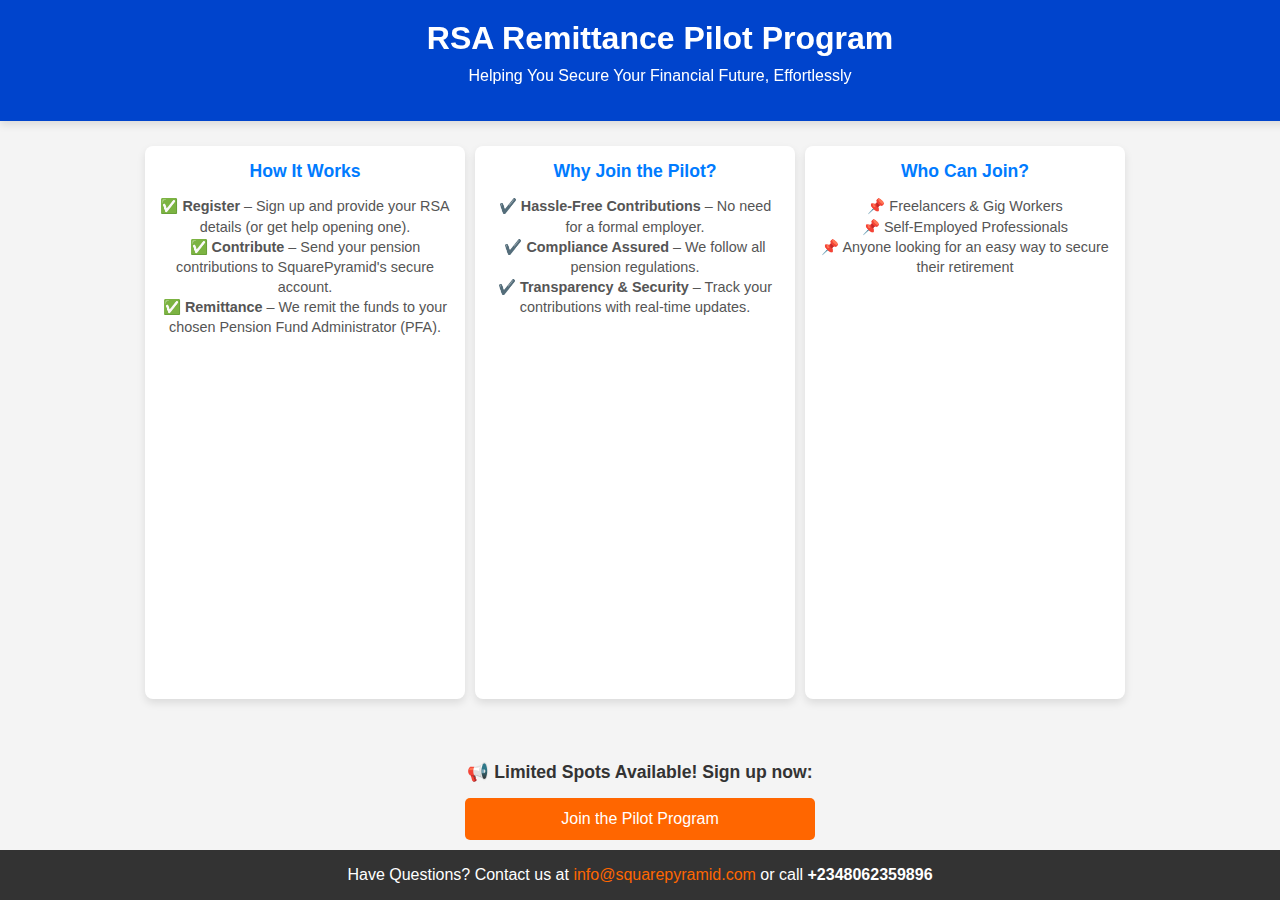
==== index.html @ 06247655 "Update index.html" ====
<!DOCTYPE html>
<html lang="en">
<head>
    <meta charset="UTF-8">
    <meta name="viewport" content="width=device-width, initial-scale=1.0">
    <title>RSA Remittance Pilot Program | SquarePyramid</title>
    <link rel="icon" href="https://raw.githubusercontent.com/chrisdgenius/rsa-remittance-pilot/main/squarecampaign%20logo.png" type="image/png">

    <style>
        /* Global Styles */
        body {
            font-family: 'Arial', sans-serif;
            margin: 0;
            padding: 0;
            background-color: #f4f4f4;
            color: #333;
            text-align: center;
            display: flex;
            flex-direction: column;
            min-height: 100vh;
            overflow-x: hidden;
        }
        h1, h2, h3 {
            margin: 0;
            padding: 0;
        }

        /* Header Section */
        header {
            background-color: #0044cc;
            color: white;
            text-align: center;
            padding: 20px;
            box-shadow: 0 4px 8px rgba(0, 0, 0, 0.1);
            position: sticky;
            top: 0;
            width: 100%;
            z-index: 10;
        }
        header img {
            width: 100px;
            height: auto;
            margin-right: 20px;
        }
        header h1 {
            font-size: 2em;
            font-weight: bold;
        }
        header p {
            font-size: 1em;
            margin-top: 10px;
        }

        /* Main Content Section */
        .container {
            display: flex;
            justify-content: space-between;
            padding: 5px;
            max-width: 1000px;
            margin: 20px auto;
            flex-wrap: wrap;
            flex-grow: 1;
             width: 95%;
            box-sizing: border-box;
        }

        /* Content Box Style */
        .content-box {
            background-color: #ffffff;
            margin-bottom: 20px;
            padding: 15px;
            border-radius: 8px;
            box-shadow: 0 4px 8px rgba(0, 0, 0, 0.1);
            width: 30%;
            margin-right: 10px;
            flex: 1;
            min-width: 280px;
        }

        .content-box h3 {
            color: #007BFF;
            font-size: 1.1em;
            margin-bottom: 10px;
        }

        .content-box p {
            font-size: 0.9em;
            line-height: 1.4;
            color: #555;
        }

        /* Call-to-Action Section */
        .cta-section {
            display: flex;
            flex-direction: column;
            align-items: center;
            margin: 0 0 10px 0;
            padding: 0 15px;
                }

        .cta-text {
            font-weight: bold;
            margin-bottom: 15px;
            font-size: 1.1em;
        }

        /* Call-to-Action Button */
        .cta-btn {
            display: inline-block;
            background-color: #ff6600;
            color: white;
            font-size: 1em;
            padding: 12px 25px;
            border: none;
            cursor: pointer;
            border-radius: 5px;
            transition: background-color 0.3s ease;
            text-decoration: none;
            max-width: 300px;
            width: 100%;
            text-align: center;
        }
        .cta-btn:hover {
            background-color: #e65c00;
        }

        /* Footer Section */
        footer {
            background-color: #333;
            color: white;
            text-align: center;
            padding: 0px 0;
            width: 100%;
            margin-top: auto;
        }

        footer a {
            color: #ff6600;
            text-decoration: none;
        }

        footer a:hover {
            text-decoration: underline;
        }

        /* Media Queries for Responsiveness */
        @media (max-width: 768px) {
            .container {
                flex-direction: column;
                margin: 20px;
            }

            .content-box {
                width: 100%;
                margin-bottom: 20px;
            }

            .cta-btn {
                width: 100%;
            }
        }

        @media (max-width: 480px) {
            header h1 {
                font-size: 1.5em;
            }

            header p {
                font-size: 0.9em;
            }

            .cta-btn {
                font-size: 0.9em;
                padding: 10px 20px;
            }
        }
    </style>
</head>
<body>
    <!-- Header Section -->
    <header>
        <h1>RSA Remittance Pilot Program</h1>
        <p>Helping You Secure Your Financial Future, Effortlessly</p>
    </header>

    <!-- Main Content Section -->
    <div class="container">
        <!-- Register and Contribute Section -->
        <div class="content-box">
            <h3>How It Works</h3>
            <p>✅ <strong>Register</strong> – Sign up and provide your RSA details (or get help opening one).<br>
               ✅ <strong>Contribute</strong> – Send your pension contributions to SquarePyramid's secure account.<br>
               ✅ <strong>Remittance</strong> – We remit the funds to your chosen Pension Fund Administrator (PFA).</p>
        </div>

        <!-- Why Join Section -->
        <div class="content-box">
            <h3>Why Join the Pilot?</h3>
            <p>✔️ <strong>Hassle-Free Contributions</strong> – No need for a formal employer.<br>
               ✔️ <strong>Compliance Assured</strong> – We follow all pension regulations.<br>
               ✔️ <strong>Transparency & Security</strong> – Track your contributions with real-time updates.</p>
        </div>

        <!-- Who Can Join Section -->
        <div class="content-box">
            <h3>Who Can Join?</h3>
            <p>📌 Freelancers & Gig Workers <br>
               📌 Self-Employed Professionals <br>
               📌 Anyone looking for an easy way to secure their retirement</p>
        </div>
    </div>

    <!-- Call to Action Section -->
    <div class="cta-section">
        <p class="cta-text">📢 Limited Spots Available! Sign up now:</p>
        <a href="https://forms.gle/1cDhVTGAHUjjCqd18" class="cta-btn">Join the Pilot Program</a>
    </div>

    <!-- Footer Section -->
    <footer>
        <p>Have Questions? Contact us at <a href="mailto:your@email.com">info@squarepyramid.com</a> or call <strong>+2348062359896</strong></p>
    </footer>
</body>
</html>
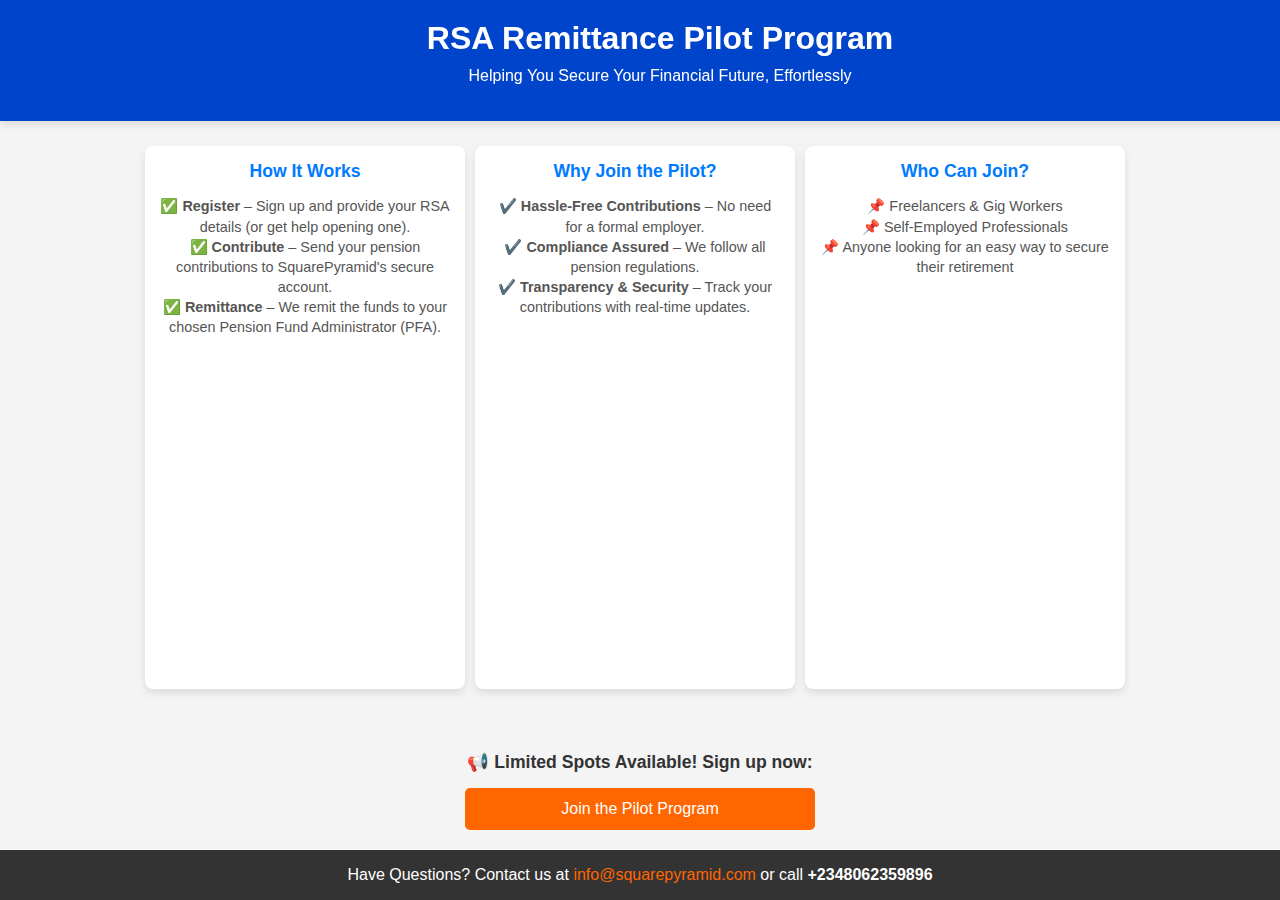
==== commit 4b26beb8: "Update index.html" ====
--- a/index.html
+++ b/index.html
@@ -94,7 +94,7 @@
             display: flex;
             flex-direction: column;
             align-items: center;
-            margin: 0 0 10px 0;
+            margin: 0 0 20px 0;
             padding: 0 15px;
                 }
 
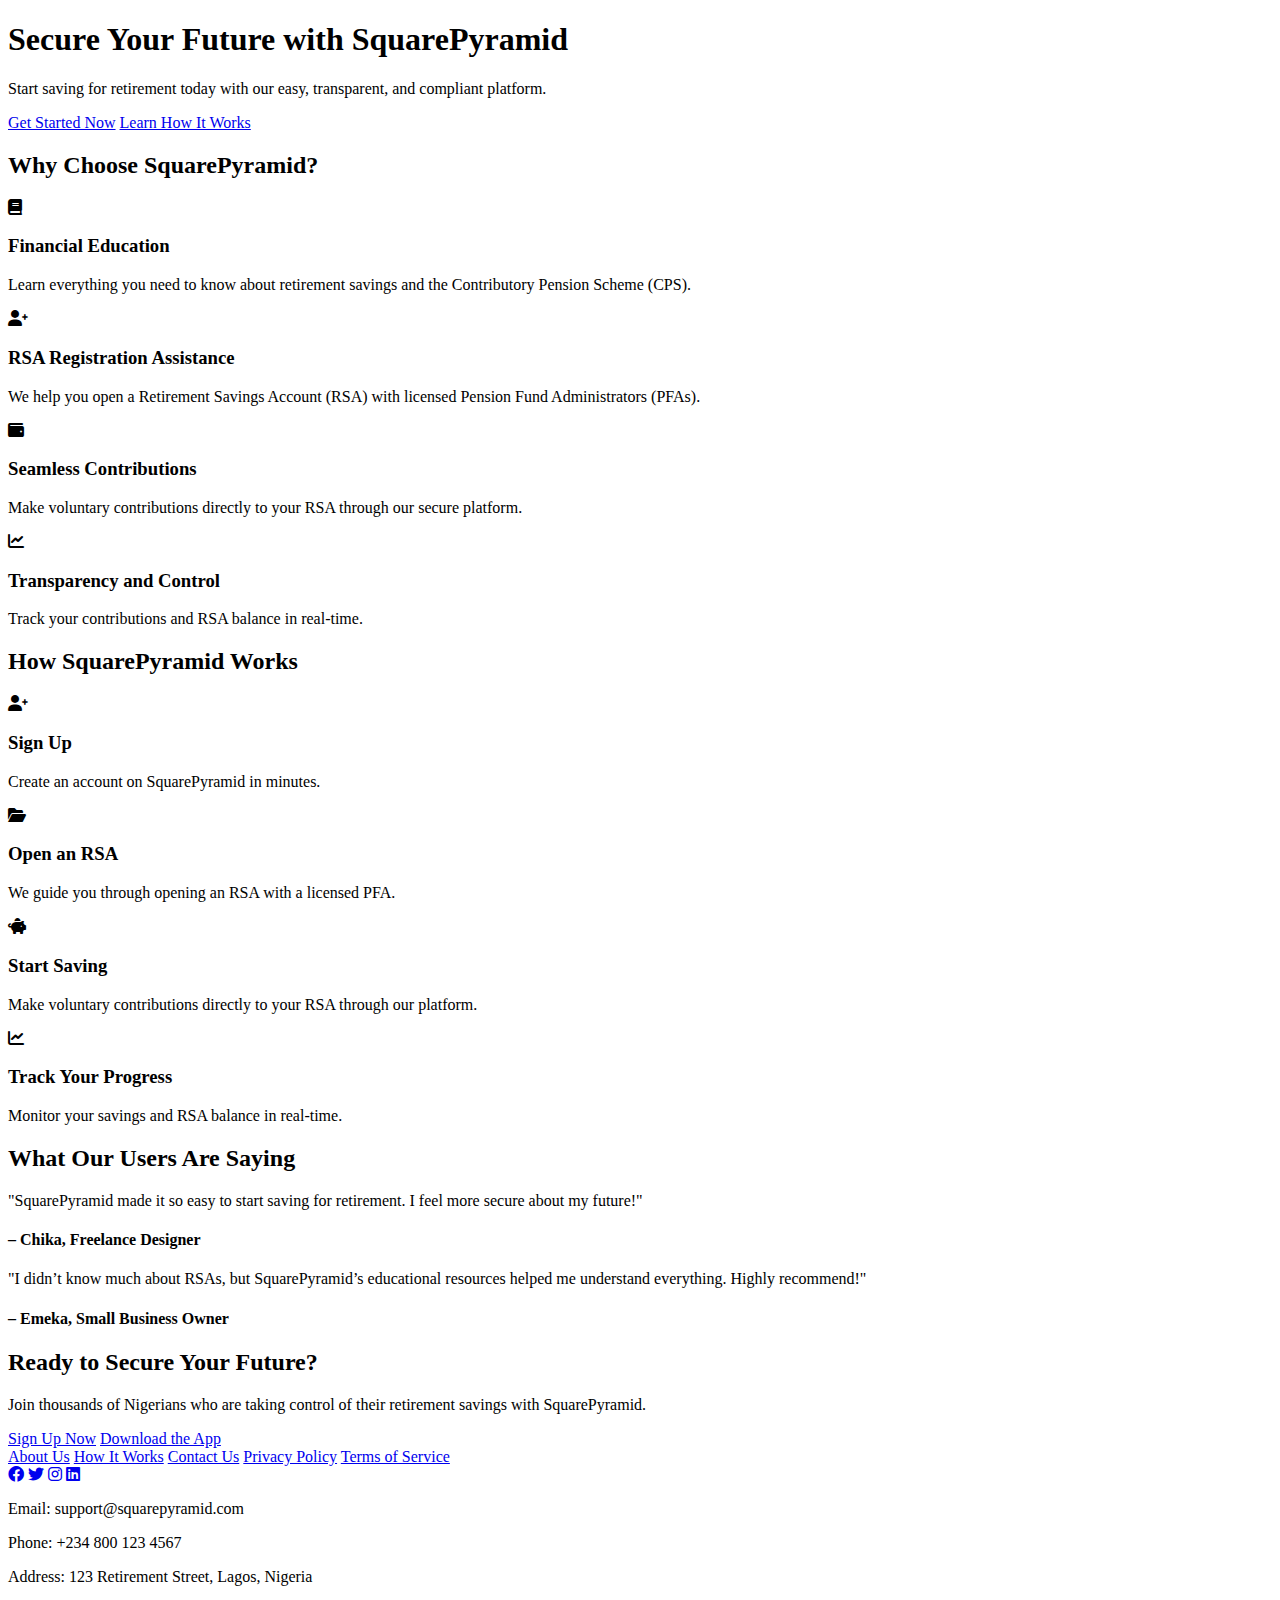
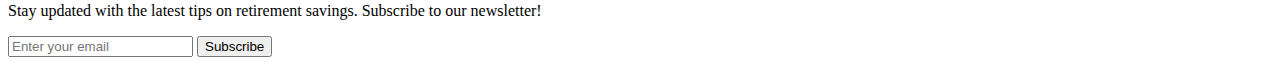
==== commit 78be11cc: "Update index.html" ====
--- a/index.html
+++ b/index.html
@@ -1,224 +1,142 @@
 <!DOCTYPE html>
 <html lang="en">
 <head>
-    <meta charset="UTF-8">
-    <meta name="viewport" content="width=device-width, initial-scale=1.0">
-    <title>RSA Remittance Pilot Program | SquarePyramid</title>
-    <link rel="icon" href="https://raw.githubusercontent.com/chrisdgenius/rsa-remittance-pilot/main/squarecampaign%20logo.png" type="image/png">
-
-    <style>
-        /* Global Styles */
-        body {
-            font-family: 'Arial', sans-serif;
-            margin: 0;
-            padding: 0;
-            background-color: #f4f4f4;
-            color: #333;
-            text-align: center;
-            display: flex;
-            flex-direction: column;
-            min-height: 100vh;
-            overflow-x: hidden;
-        }
-        h1, h2, h3 {
-            margin: 0;
-            padding: 0;
-        }
-
-        /* Header Section */
-        header {
-            background-color: #0044cc;
-            color: white;
-            text-align: center;
-            padding: 20px;
-            box-shadow: 0 4px 8px rgba(0, 0, 0, 0.1);
-            position: sticky;
-            top: 0;
-            width: 100%;
-            z-index: 10;
-        }
-        header img {
-            width: 100px;
-            height: auto;
-            margin-right: 20px;
-        }
-        header h1 {
-            font-size: 2em;
-            font-weight: bold;
-        }
-        header p {
-            font-size: 1em;
-            margin-top: 10px;
-        }
-
-        /* Main Content Section */
-        .container {
-            display: flex;
-            justify-content: space-between;
-            padding: 5px;
-            max-width: 1000px;
-            margin: 20px auto;
-            flex-wrap: wrap;
-            flex-grow: 1;
-             width: 95%;
-            box-sizing: border-box;
-        }
-
-        /* Content Box Style */
-        .content-box {
-            background-color: #ffffff;
-            margin-bottom: 20px;
-            padding: 15px;
-            border-radius: 8px;
-            box-shadow: 0 4px 8px rgba(0, 0, 0, 0.1);
-            width: 30%;
-            margin-right: 10px;
-            flex: 1;
-            min-width: 280px;
-        }
-
-        .content-box h3 {
-            color: #007BFF;
-            font-size: 1.1em;
-            margin-bottom: 10px;
-        }
-
-        .content-box p {
-            font-size: 0.9em;
-            line-height: 1.4;
-            color: #555;
-        }
-
-        /* Call-to-Action Section */
-        .cta-section {
-            display: flex;
-            flex-direction: column;
-            align-items: center;
-            margin: 0 0 20px 0;
-            padding: 0 15px;
-                }
-
-        .cta-text {
-            font-weight: bold;
-            margin-bottom: 15px;
-            font-size: 1.1em;
-        }
-
-        /* Call-to-Action Button */
-        .cta-btn {
-            display: inline-block;
-            background-color: #ff6600;
-            color: white;
-            font-size: 1em;
-            padding: 12px 25px;
-            border: none;
-            cursor: pointer;
-            border-radius: 5px;
-            transition: background-color 0.3s ease;
-            text-decoration: none;
-            max-width: 300px;
-            width: 100%;
-            text-align: center;
-        }
-        .cta-btn:hover {
-            background-color: #e65c00;
-        }
-
-        /* Footer Section */
-        footer {
-            background-color: #333;
-            color: white;
-            text-align: center;
-            padding: 0px 0;
-            width: 100%;
-            margin-top: auto;
-        }
-
-        footer a {
-            color: #ff6600;
-            text-decoration: none;
-        }
-
-        footer a:hover {
-            text-decoration: underline;
-        }
-
-        /* Media Queries for Responsiveness */
-        @media (max-width: 768px) {
-            .container {
-                flex-direction: column;
-                margin: 20px;
-            }
-
-            .content-box {
-                width: 100%;
-                margin-bottom: 20px;
-            }
-
-            .cta-btn {
-                width: 100%;
-            }
-        }
-
-        @media (max-width: 480px) {
-            header h1 {
-                font-size: 1.5em;
-            }
-
-            header p {
-                font-size: 0.9em;
-            }
-
-            .cta-btn {
-                font-size: 0.9em;
-                padding: 10px 20px;
-            }
-        }
-    </style>
+  <meta charset="UTF-8">
+  <meta name="viewport" content="width=device-width, initial-scale=1.0">
+  <title>SquarePyramid - Secure Your Retirement</title>
+  <link rel="stylesheet" href="styles.css">
+  <link href="https://fonts.googleapis.com/css2?family=Roboto:wght@400;500;700&display=swap" rel="stylesheet">
+  <link rel="stylesheet" href="https://cdnjs.cloudflare.com/ajax/libs/font-awesome/6.0.0/css/all.min.css">
 </head>
 <body>
-    <!-- Header Section -->
-    <header>
-        <h1>RSA Remittance Pilot Program</h1>
-        <p>Helping You Secure Your Financial Future, Effortlessly</p>
-    </header>
+  <!-- Hero Section -->
+  <section class="hero">
+    <div class="container">
+      <h1>Secure Your Future with SquarePyramid</h1>
+      <p>Start saving for retirement today with our easy, transparent, and compliant platform.</p>
+      <div class="cta-buttons">
+        <a href="#signup" class="btn-primary">Get Started Now</a>
+        <a href="#how-it-works" class="btn-secondary">Learn How It Works</a>
+      </div>
+    </div>
+  </section>
 
-    <!-- Main Content Section -->
+  <!-- Value Proposition Section -->
+  <section class="value-proposition">
     <div class="container">
-        <!-- Register and Contribute Section -->
-        <div class="content-box">
-            <h3>How It Works</h3>
-            <p>✅ <strong>Register</strong> – Sign up and provide your RSA details (or get help opening one).<br>
-               ✅ <strong>Contribute</strong> – Send your pension contributions to SquarePyramid's secure account.<br>
-               ✅ <strong>Remittance</strong> – We remit the funds to your chosen Pension Fund Administrator (PFA).</p>
+      <h2>Why Choose SquarePyramid?</h2>
+      <div class="features">
+        <div class="feature">
+          <i class="fas fa-book"></i>
+          <h3>Financial Education</h3>
+          <p>Learn everything you need to know about retirement savings and the Contributory Pension Scheme (CPS).</p>
         </div>
+        <div class="feature">
+          <i class="fas fa-user-plus"></i>
+          <h3>RSA Registration Assistance</h3>
+          <p>We help you open a Retirement Savings Account (RSA) with licensed Pension Fund Administrators (PFAs).</p>
+        </div>
+        <div class="feature">
+          <i class="fas fa-wallet"></i>
+          <h3>Seamless Contributions</h3>
+          <p>Make voluntary contributions directly to your RSA through our secure platform.</p>
+        </div>
+        <div class="feature">
+          <i class="fas fa-chart-line"></i>
+          <h3>Transparency and Control</h3>
+          <p>Track your contributions and RSA balance in real-time.</p>
+        </div>
+      </div>
+    </div>
+  </section>
 
-        <!-- Why Join Section -->
-        <div class="content-box">
-            <h3>Why Join the Pilot?</h3>
-            <p>✔️ <strong>Hassle-Free Contributions</strong> – No need for a formal employer.<br>
-               ✔️ <strong>Compliance Assured</strong> – We follow all pension regulations.<br>
-               ✔️ <strong>Transparency & Security</strong> – Track your contributions with real-time updates.</p>
+  <!-- How It Works Section -->
+  <section class="how-it-works" id="how-it-works">
+    <div class="container">
+      <h2>How SquarePyramid Works</h2>
+      <div class="steps">
+        <div class="step">
+          <i class="fas fa-user-plus"></i>
+          <h3>Sign Up</h3>
+          <p>Create an account on SquarePyramid in minutes.</p>
         </div>
+        <div class="step">
+          <i class="fas fa-folder-open"></i>
+          <h3>Open an RSA</h3>
+          <p>We guide you through opening an RSA with a licensed PFA.</p>
+        </div>
+        <div class="step">
+          <i class="fas fa-piggy-bank"></i>
+          <h3>Start Saving</h3>
+          <p>Make voluntary contributions directly to your RSA through our platform.</p>
+        </div>
+        <div class="step">
+          <i class="fas fa-chart-line"></i>
+          <h3>Track Your Progress</h3>
+          <p>Monitor your savings and RSA balance in real-time.</p>
+        </div>
+      </div>
+    </div>
+  </section>
 
-        <!-- Who Can Join Section -->
-        <div class="content-box">
-            <h3>Who Can Join?</h3>
-            <p>📌 Freelancers & Gig Workers <br>
-               📌 Self-Employed Professionals <br>
-               📌 Anyone looking for an easy way to secure their retirement</p>
+  <!-- Testimonials Section -->
+  <section class="testimonials">
+    <div class="container">
+      <h2>What Our Users Are Saying</h2>
+      <div class="testimonial-cards">
+        <div class="card">
+          <p>"SquarePyramid made it so easy to start saving for retirement. I feel more secure about my future!"</p>
+          <h4>– Chika, Freelance Designer</h4>
         </div>
+        <div class="card">
+          <p>"I didn’t know much about RSAs, but SquarePyramid’s educational resources helped me understand everything. Highly recommend!"</p>
+          <h4>– Emeka, Small Business Owner</h4>
+        </div>
+      </div>
     </div>
+  </section>
 
-    <!-- Call to Action Section -->
-    <div class="cta-section">
-        <p class="cta-text">📢 Limited Spots Available! Sign up now:</p>
-        <a href="https://forms.gle/1cDhVTGAHUjjCqd18" class="cta-btn">Join the Pilot Program</a>
+  <!-- Call-to-Action Section -->
+  <section class="cta">
+    <div class="container">
+      <h2>Ready to Secure Your Future?</h2>
+      <p>Join thousands of Nigerians who are taking control of their retirement savings with SquarePyramid.</p>
+      <div class="cta-buttons">
+        <a href="#signup" class="btn-primary">Sign Up Now</a>
+        <a href="#download" class="btn-secondary">Download the App</a>
+      </div>
     </div>
+  </section>
 
-    <!-- Footer Section -->
-    <footer>
-        <p>Have Questions? Contact us at <a href="mailto:your@email.com">info@squarepyramid.com</a> or call <strong>+2348062359896</strong></p>
-    </footer>
+  <!-- Footer Section -->
+  <footer>
+    <div class="container">
+      <div class="footer-links">
+        <a href="#about">About Us</a>
+        <a href="#how-it-works">How It Works</a>
+        <a href="#contact">Contact Us</a>
+        <a href="#privacy">Privacy Policy</a>
+        <a href="#terms">Terms of Service</a>
+      </div>
+      <div class="social-media">
+        <a href="#"><i class="fab fa-facebook"></i></a>
+        <a href="#"><i class="fab fa-twitter"></i></a>
+        <a href="#"><i class="fab fa-instagram"></i></a>
+        <a href="#"><i class="fab fa-linkedin"></i></a>
+      </div>
+      <div class="contact-info">
+        <p>Email: support@squarepyramid.com</p>
+        <p>Phone: +234 800 123 4567</p>
+        <p>Address: 123 Retirement Street, Lagos, Nigeria</p>
+      </div>
+      <div class="newsletter">
+        <p>Stay updated with the latest tips on retirement savings. Subscribe to our newsletter!</p>
+        <form>
+          <input type="email" placeholder="Enter your email" required>
+          <button type="submit">Subscribe</button>
+        </form>
+      </div>
+    </div>
+  </footer>
 </body>
 </html>
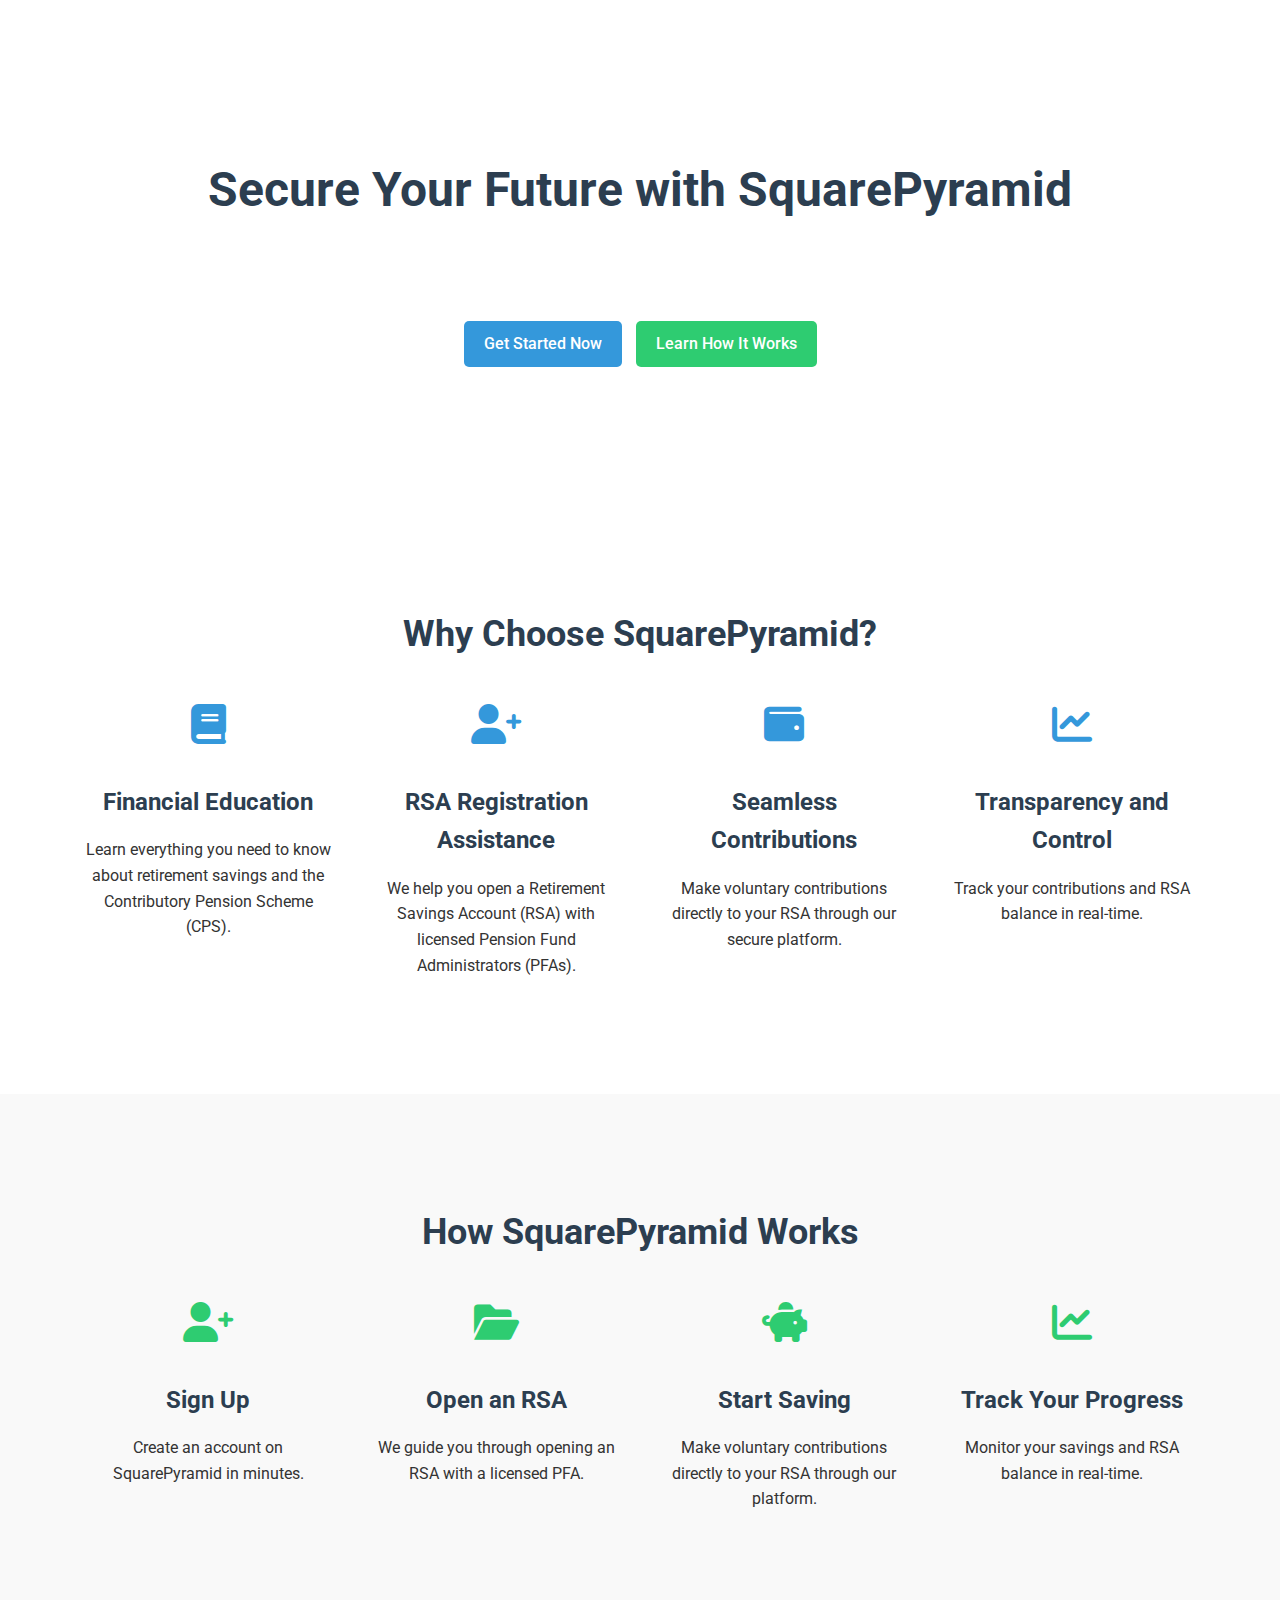
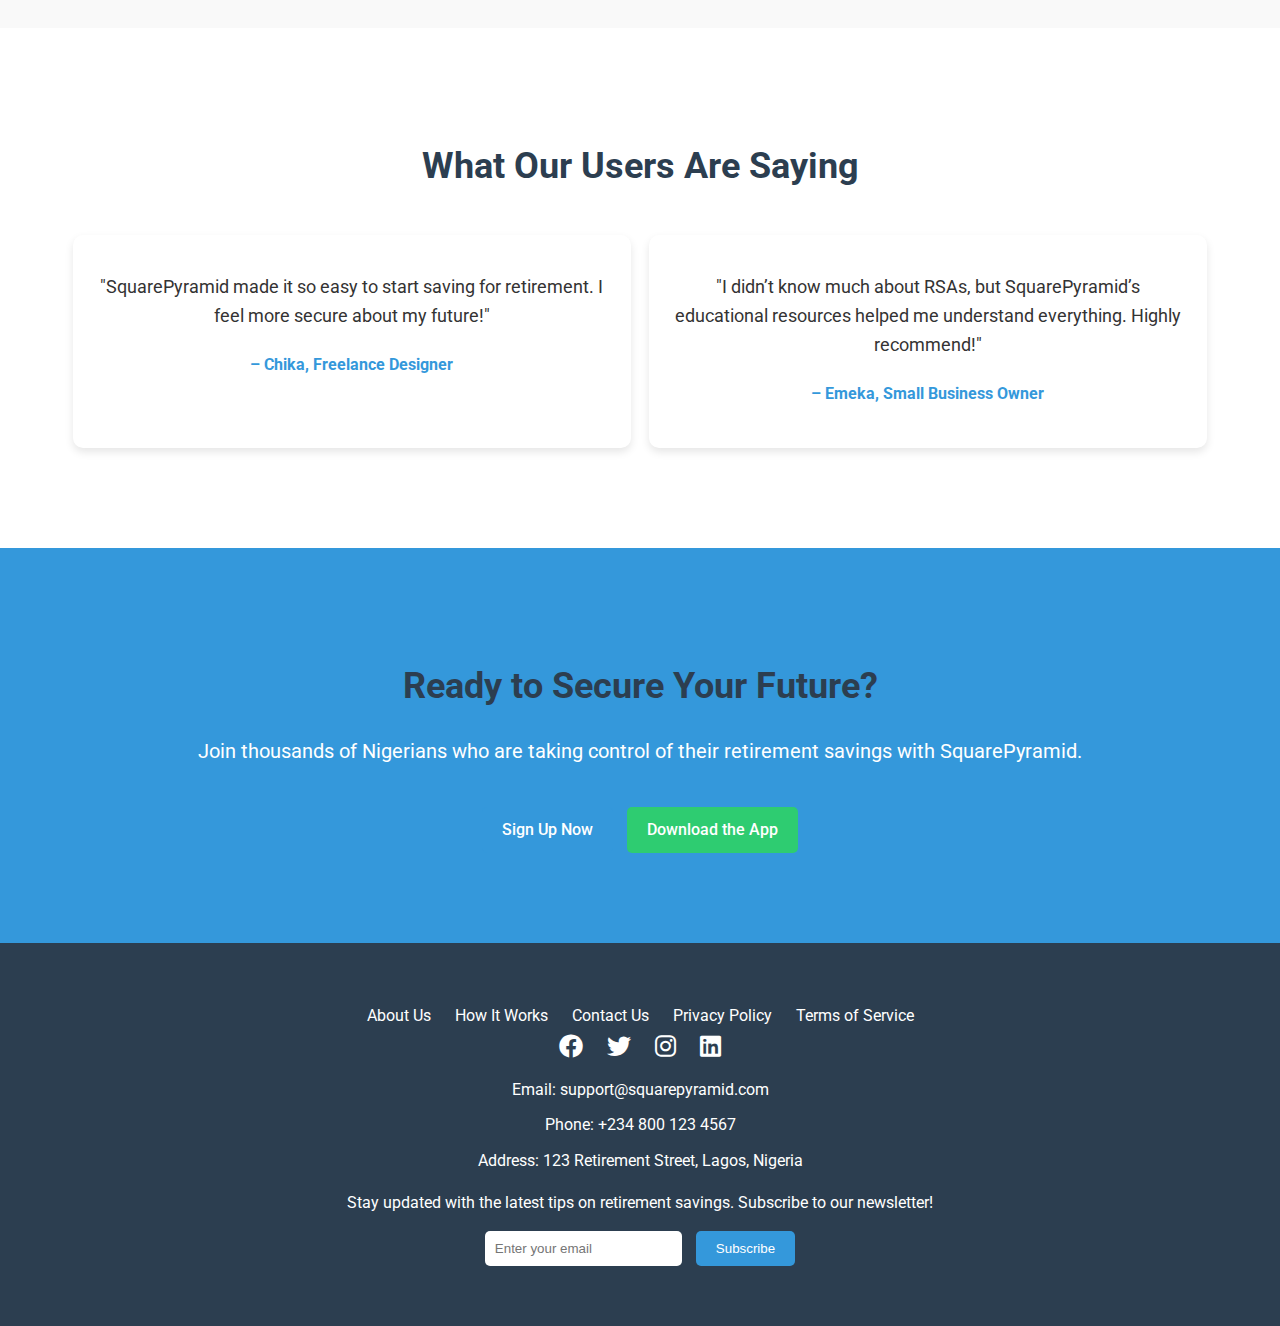
==== commit ff6f9598: "Update index.html" ====
--- a/index.html
+++ b/index.html
@@ -15,7 +15,7 @@
       <h1>Secure Your Future with SquarePyramid</h1>
       <p>Start saving for retirement today with our easy, transparent, and compliant platform.</p>
       <div class="cta-buttons">
-        <a href="#signup" class="btn-primary">Get Started Now</a>
+        <a href="signup.html" class="btn-primary">Get Started Now</a>
         <a href="#how-it-works" class="btn-secondary">Learn How It Works</a>
       </div>
     </div>
@@ -116,7 +116,7 @@
         <a href="#how-it-works">How It Works</a>
         <a href="#contact">Contact Us</a>
         <a href="#privacy">Privacy Policy</a>
-        <a href="#terms">Terms of Service</a>
+        <a href="terms.html">Terms of Service</a>
       </div>
       <div class="social-media">
         <a href="#"><i class="fab fa-facebook"></i></a>
--- a/styles.css
+++ b/styles.css
@@ -0,0 +1,315 @@
+/* General Styles */
+body {
+  font-family: 'Roboto', sans-serif;
+  margin: 0;
+  padding: 0;
+  color: #333;
+  line-height: 1.6;
+}
+
+.container {
+  width: 90%;
+  max-width: 1200px;
+  margin: 0 auto;
+  padding: 20px 0;
+}
+
+h1, h2, h3 {
+  color: #2c3e50;
+}
+
+a {
+  text-decoration: none;
+  color: #3498db;
+}
+
+a:hover {
+  color: #2980b9;
+}
+
+/* Buttons */
+.btn-primary, .btn-secondary {
+  padding: 10px 20px;
+  border-radius: 5px;
+  font-size: 16px;
+  font-weight: 500;
+  margin: 10px 5px;
+  display: inline-block;
+}
+
+.btn-primary {
+  background-color: #3498db;
+  color: #fff;
+}
+
+.btn-secondary {
+  background-color: #2ecc71;
+  color: #fff;
+}
+
+.btn-primary:hover, .btn-secondary:hover {
+  opacity: 0.9;
+}
+
+/* Hero Section */
+.hero {
+  background: url('hero-bg.jpg') no-repeat center center/cover;
+  color: #fff;
+  text-align: center;
+  padding: 100px 0;
+}
+
+.hero h1 {
+  font-size: 48px;
+  margin-bottom: 20px;
+}
+
+.hero p {
+  font-size: 20px;
+  margin-bottom: 30px;
+}
+
+/* Value Proposition Section */
+.value-proposition {
+  text-align: center;
+  padding: 60px 0;
+}
+
+.value-proposition h2 {
+  font-size: 36px;
+  margin-bottom: 40px;
+}
+
+.features {
+  display: flex;
+  justify-content: space-around;
+  flex-wrap: wrap;
+}
+
+.feature {
+  width: 22%;
+  margin-bottom: 20px;
+}
+
+.feature i {
+  font-size: 40px;
+  color: #3498db;
+  margin-bottom: 15px;
+}
+
+.feature h3 {
+  font-size: 24px;
+  margin-bottom: 10px;
+}
+
+/* How It Works Section */
+.how-it-works {
+  background-color: #f9f9f9;
+  padding: 60px 0;
+  text-align: center;
+}
+
+.how-it-works h2 {
+  font-size: 36px;
+  margin-bottom: 40px;
+}
+
+.steps {
+  display: flex;
+  justify-content: space-around;
+  flex-wrap: wrap;
+}
+
+.step {
+  width: 22%;
+  margin-bottom: 20px;
+}
+
+.step i {
+  font-size: 40px;
+  color: #2ecc71;
+  margin-bottom: 15px;
+}
+
+.step h3 {
+  font-size: 24px;
+  margin-bottom: 10px;
+}
+
+/* Testimonials Section */
+.testimonials {
+  padding: 60px 0;
+  text-align: center;
+}
+
+.testimonials h2 {
+  font-size: 36px;
+  margin-bottom: 40px;
+}
+
+.testimonial-cards {
+  display: flex;
+  justify-content: space-around;
+  flex-wrap: wrap;
+}
+
+.card {
+  width: 45%;
+  background-color: #fff;
+  padding: 20px;
+  border-radius: 10px;
+  box-shadow: 0 4px 8px rgba(0, 0, 0, 0.1);
+  margin-bottom: 20px;
+}
+
+.card p {
+  font-size: 18px;
+  margin-bottom: 10px;
+}
+
+.card h4 {
+  font-size: 16px;
+  color: #3498db;
+}
+
+/* Call-to-Action Section */
+.cta {
+  background-color: #3498db;
+  color: #fff;
+  text-align: center;
+  padding: 60px 0;
+}
+
+.cta h2 {
+  font-size: 36px;
+  margin-bottom: 20px;
+}
+
+.cta p {
+  font-size: 20px;
+  margin-bottom: 30px;
+}
+
+/* Footer Section */
+footer {
+  background-color: #2c3e50;
+  color: #fff;
+  padding: 40px 0;
+  text-align: center;
+}
+
+.footer-links a {
+  color: #fff;
+  margin: 0 10px;
+}
+
+.social-media a {
+  color: #fff;
+  font-size: 24px;
+  margin: 0 10px;
+}
+
+.contact-info p {
+  margin: 10px 0;
+}
+
+.newsletter input {
+  padding: 10px;
+  border-radius: 5px;
+  border: none;
+  margin-right: 10px;
+}
+
+.newsletter button {
+  padding: 10px 20px;
+  background-color: #3498db;
+  color: #fff;
+  border: none;
+  border-radius: 5px;
+  cursor: pointer;
+}
+
+.newsletter button:hover {
+  opacity: 0.9;
+}
+
+/* Header Styles */
+header {
+  background-color: #3498db;
+  color: #fff;
+  text-align: center;
+  padding: 60px 0;
+}
+
+header h1 {
+  font-size: 36px;
+  margin-bottom: 10px;
+}
+
+header p {
+  font-size: 18px;
+}
+
+/* Terms Content Styles */
+.terms-content {
+  padding: 40px 0;
+}
+
+.terms-content h2 {
+  font-size: 24px;
+  margin-top: 20px;
+  margin-bottom: 10px;
+  color: #2c3e50;
+}
+
+.terms-content p {
+  font-size: 16px;
+  line-height: 1.6;
+  margin-bottom: 20px;
+}
+
+/* Signup Form Styles */
+.signup-form {
+  padding: 40px 0;
+}
+
+.signup-form .form-group {
+  margin-bottom: 20px;
+}
+
+.signup-form label {
+  display: block;
+  font-size: 16px;
+  margin-bottom: 5px;
+  color: #2c3e50;
+}
+
+.signup-form input[type="text"],
+.signup-form input[type="email"],
+.signup-form input[type="tel"],
+.signup-form input[type="password"] {
+  width: 100%;
+  padding: 10px;
+  font-size: 16px;
+  border: 1px solid #ccc;
+  border-radius: 5px;
+}
+
+.signup-form input[type="checkbox"] {
+  margin-right: 10px;
+}
+
+.signup-form button {
+  width: 100%;
+  padding: 15px;
+  font-size: 18px;
+  background-color: #3498db;
+  color: #fff;
+  border: none;
+  border-radius: 5px;
+  cursor: pointer;
+}
+
+.signup-form button:hover {
+  opacity: 0.9;
+}
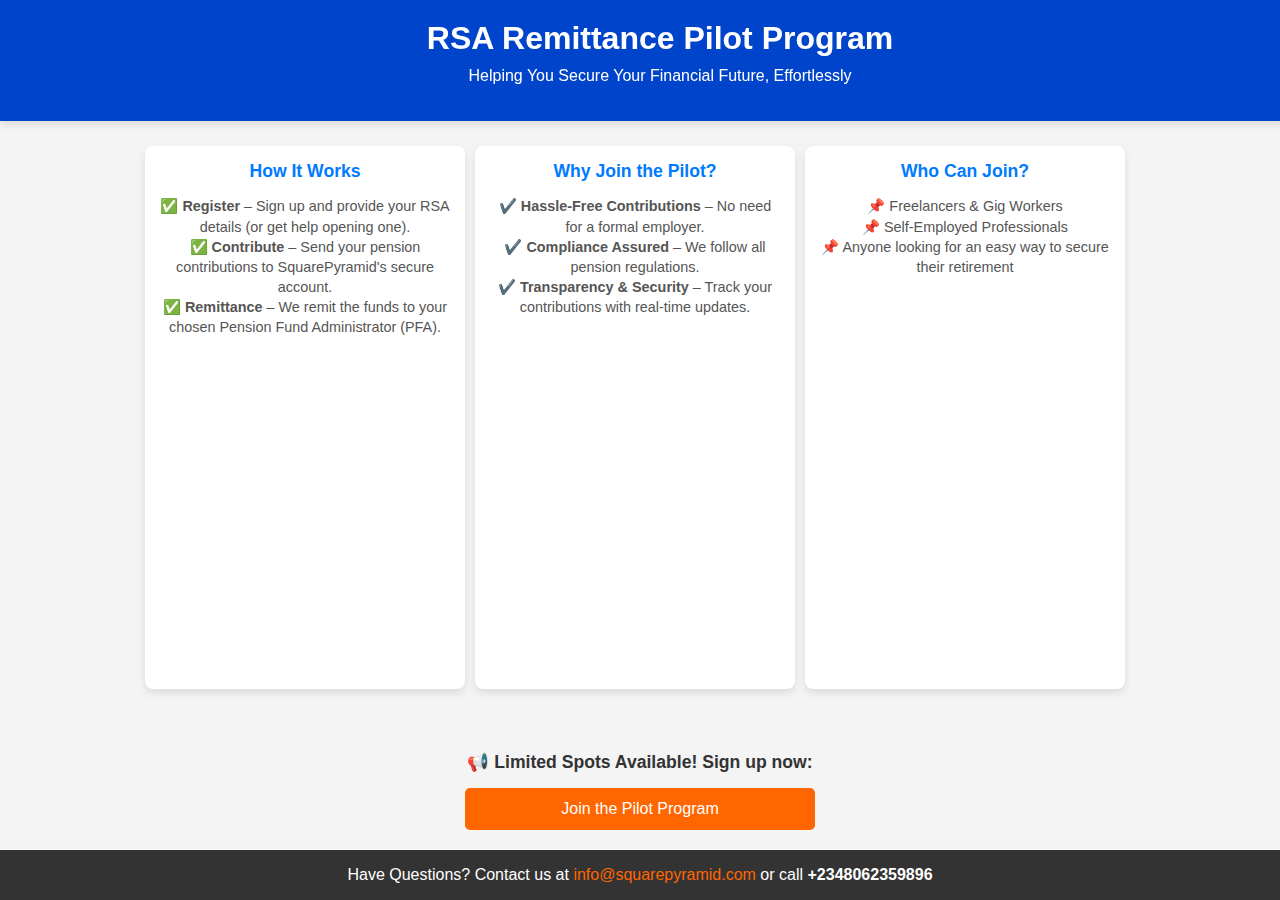
==== commit 43d21b7e: "Create index.html" ====
--- a/index.html
+++ b/index.html
@@ -1,142 +1,224 @@
 <!DOCTYPE html>
 <html lang="en">
 <head>
-  <meta charset="UTF-8">
-  <meta name="viewport" content="width=device-width, initial-scale=1.0">
-  <title>SquarePyramid - Secure Your Retirement</title>
-  <link rel="stylesheet" href="styles.css">
-  <link href="https://fonts.googleapis.com/css2?family=Roboto:wght@400;500;700&display=swap" rel="stylesheet">
-  <link rel="stylesheet" href="https://cdnjs.cloudflare.com/ajax/libs/font-awesome/6.0.0/css/all.min.css">
+    <meta charset="UTF-8">
+    <meta name="viewport" content="width=device-width, initial-scale=1.0">
+    <title>RSA Remittance Pilot Program | SquarePyramid</title>
+    <link rel="icon" href="https://raw.githubusercontent.com/chrisdgenius/rsa-remittance-pilot/main/squarecampaign%20logo.png" type="image/png">
+
+    <style>
+        /* Global Styles */
+        body {
+            font-family: 'Arial', sans-serif;
+            margin: 0;
+            padding: 0;
+            background-color: #f4f4f4;
+            color: #333;
+            text-align: center;
+            display: flex;
+            flex-direction: column;
+            min-height: 100vh;
+            overflow-x: hidden;
+        }
+        h1, h2, h3 {
+            margin: 0;
+            padding: 0;
+        }
+
+        /* Header Section */
+        header {
+            background-color: #0044cc;
+            color: white;
+            text-align: center;
+            padding: 20px;
+            box-shadow: 0 4px 8px rgba(0, 0, 0, 0.1);
+            position: sticky;
+            top: 0;
+            width: 100%;
+            z-index: 10;
+        }
+        header img {
+            width: 100px;
+            height: auto;
+            margin-right: 20px;
+        }
+        header h1 {
+            font-size: 2em;
+            font-weight: bold;
+        }
+        header p {
+            font-size: 1em;
+            margin-top: 10px;
+        }
+
+        /* Main Content Section */
+        .container {
+            display: flex;
+            justify-content: space-between;
+            padding: 5px;
+            max-width: 1000px;
+            margin: 20px auto;
+            flex-wrap: wrap;
+            flex-grow: 1;
+             width: 95%;
+            box-sizing: border-box;
+        }
+
+        /* Content Box Style */
+        .content-box {
+            background-color: #ffffff;
+            margin-bottom: 20px;
+            padding: 15px;
+            border-radius: 8px;
+            box-shadow: 0 4px 8px rgba(0, 0, 0, 0.1);
+            width: 30%;
+            margin-right: 10px;
+            flex: 1;
+            min-width: 280px;
+        }
+
+        .content-box h3 {
+            color: #007BFF;
+            font-size: 1.1em;
+            margin-bottom: 10px;
+        }
+
+        .content-box p {
+            font-size: 0.9em;
+            line-height: 1.4;
+            color: #555;
+        }
+
+        /* Call-to-Action Section */
+        .cta-section {
+            display: flex;
+            flex-direction: column;
+            align-items: center;
+            margin: 0 0 20px 0;
+            padding: 0 15px;
+                }
+
+        .cta-text {
+            font-weight: bold;
+            margin-bottom: 15px;
+            font-size: 1.1em;
+        }
+
+        /* Call-to-Action Button */
+        .cta-btn {
+            display: inline-block;
+            background-color: #ff6600;
+            color: white;
+            font-size: 1em;
+            padding: 12px 25px;
+            border: none;
+            cursor: pointer;
+            border-radius: 5px;
+            transition: background-color 0.3s ease;
+            text-decoration: none;
+            max-width: 300px;
+            width: 100%;
+            text-align: center;
+        }
+        .cta-btn:hover {
+            background-color: #e65c00;
+        }
+
+        /* Footer Section */
+        footer {
+            background-color: #333;
+            color: white;
+            text-align: center;
+            padding: 0px 0;
+            width: 100%;
+            margin-top: auto;
+        }
+
+        footer a {
+            color: #ff6600;
+            text-decoration: none;
+        }
+
+        footer a:hover {
+            text-decoration: underline;
+        }
+
+        /* Media Queries for Responsiveness */
+        @media (max-width: 768px) {
+            .container {
+                flex-direction: column;
+                margin: 20px;
+            }
+
+            .content-box {
+                width: 100%;
+                margin-bottom: 20px;
+            }
+
+            .cta-btn {
+                width: 100%;
+            }
+        }
+
+        @media (max-width: 480px) {
+            header h1 {
+                font-size: 1.5em;
+            }
+
+            header p {
+                font-size: 0.9em;
+            }
+
+            .cta-btn {
+                font-size: 0.9em;
+                padding: 10px 20px;
+            }
+        }
+    </style>
 </head>
 <body>
-  <!-- Hero Section -->
-  <section class="hero">
+    <!-- Header Section -->
+    <header>
+        <h1>RSA Remittance Pilot Program</h1>
+        <p>Helping You Secure Your Financial Future, Effortlessly</p>
+    </header>
+
+    <!-- Main Content Section -->
     <div class="container">
-      <h1>Secure Your Future with SquarePyramid</h1>
-      <p>Start saving for retirement today with our easy, transparent, and compliant platform.</p>
-      <div class="cta-buttons">
-        <a href="signup.html" class="btn-primary">Get Started Now</a>
-        <a href="#how-it-works" class="btn-secondary">Learn How It Works</a>
-      </div>
+        <!-- Register and Contribute Section -->
+        <div class="content-box">
+            <h3>How It Works</h3>
+            <p>✅ <strong>Register</strong> – Sign up and provide your RSA details (or get help opening one).<br>
+               ✅ <strong>Contribute</strong> – Send your pension contributions to SquarePyramid's secure account.<br>
+               ✅ <strong>Remittance</strong> – We remit the funds to your chosen Pension Fund Administrator (PFA).</p>
+        </div>
+
+        <!-- Why Join Section -->
+        <div class="content-box">
+            <h3>Why Join the Pilot?</h3>
+            <p>✔️ <strong>Hassle-Free Contributions</strong> – No need for a formal employer.<br>
+               ✔️ <strong>Compliance Assured</strong> – We follow all pension regulations.<br>
+               ✔️ <strong>Transparency & Security</strong> – Track your contributions with real-time updates.</p>
+        </div>
+
+        <!-- Who Can Join Section -->
+        <div class="content-box">
+            <h3>Who Can Join?</h3>
+            <p>📌 Freelancers & Gig Workers <br>
+               📌 Self-Employed Professionals <br>
+               📌 Anyone looking for an easy way to secure their retirement</p>
+        </div>
     </div>
-  </section>
-
-  <!-- Value Proposition Section -->
-  <section class="value-proposition">
-    <div class="container">
-      <h2>Why Choose SquarePyramid?</h2>
-      <div class="features">
-        <div class="feature">
-          <i class="fas fa-book"></i>
-          <h3>Financial Education</h3>
-          <p>Learn everything you need to know about retirement savings and the Contributory Pension Scheme (CPS).</p>
-        </div>
-        <div class="feature">
-          <i class="fas fa-user-plus"></i>
-          <h3>RSA Registration Assistance</h3>
-          <p>We help you open a Retirement Savings Account (RSA) with licensed Pension Fund Administrators (PFAs).</p>
-        </div>
-        <div class="feature">
-          <i class="fas fa-wallet"></i>
-          <h3>Seamless Contributions</h3>
-          <p>Make voluntary contributions directly to your RSA through our secure platform.</p>
-        </div>
-        <div class="feature">
-          <i class="fas fa-chart-line"></i>
-          <h3>Transparency and Control</h3>
-          <p>Track your contributions and RSA balance in real-time.</p>
-        </div>
-      </div>
+
+    <!-- Call to Action Section -->
+    <div class="cta-section">
+        <p class="cta-text">📢 Limited Spots Available! Sign up now:</p>
+        <a href="https://forms.gle/1cDhVTGAHUjjCqd18" class="cta-btn">Join the Pilot Program</a>
     </div>
-  </section>
-
-  <!-- How It Works Section -->
-  <section class="how-it-works" id="how-it-works">
-    <div class="container">
-      <h2>How SquarePyramid Works</h2>
-      <div class="steps">
-        <div class="step">
-          <i class="fas fa-user-plus"></i>
-          <h3>Sign Up</h3>
-          <p>Create an account on SquarePyramid in minutes.</p>
-        </div>
-        <div class="step">
-          <i class="fas fa-folder-open"></i>
-          <h3>Open an RSA</h3>
-          <p>We guide you through opening an RSA with a licensed PFA.</p>
-        </div>
-        <div class="step">
-          <i class="fas fa-piggy-bank"></i>
-          <h3>Start Saving</h3>
-          <p>Make voluntary contributions directly to your RSA through our platform.</p>
-        </div>
-        <div class="step">
-          <i class="fas fa-chart-line"></i>
-          <h3>Track Your Progress</h3>
-          <p>Monitor your savings and RSA balance in real-time.</p>
-        </div>
-      </div>
-    </div>
-  </section>
-
-  <!-- Testimonials Section -->
-  <section class="testimonials">
-    <div class="container">
-      <h2>What Our Users Are Saying</h2>
-      <div class="testimonial-cards">
-        <div class="card">
-          <p>"SquarePyramid made it so easy to start saving for retirement. I feel more secure about my future!"</p>
-          <h4>– Chika, Freelance Designer</h4>
-        </div>
-        <div class="card">
-          <p>"I didn’t know much about RSAs, but SquarePyramid’s educational resources helped me understand everything. Highly recommend!"</p>
-          <h4>– Emeka, Small Business Owner</h4>
-        </div>
-      </div>
-    </div>
-  </section>
-
-  <!-- Call-to-Action Section -->
-  <section class="cta">
-    <div class="container">
-      <h2>Ready to Secure Your Future?</h2>
-      <p>Join thousands of Nigerians who are taking control of their retirement savings with SquarePyramid.</p>
-      <div class="cta-buttons">
-        <a href="#signup" class="btn-primary">Sign Up Now</a>
-        <a href="#download" class="btn-secondary">Download the App</a>
-      </div>
-    </div>
-  </section>
-
-  <!-- Footer Section -->
-  <footer>
-    <div class="container">
-      <div class="footer-links">
-        <a href="#about">About Us</a>
-        <a href="#how-it-works">How It Works</a>
-        <a href="#contact">Contact Us</a>
-        <a href="#privacy">Privacy Policy</a>
-        <a href="terms.html">Terms of Service</a>
-      </div>
-      <div class="social-media">
-        <a href="#"><i class="fab fa-facebook"></i></a>
-        <a href="#"><i class="fab fa-twitter"></i></a>
-        <a href="#"><i class="fab fa-instagram"></i></a>
-        <a href="#"><i class="fab fa-linkedin"></i></a>
-      </div>
-      <div class="contact-info">
-        <p>Email: support@squarepyramid.com</p>
-        <p>Phone: +234 800 123 4567</p>
-        <p>Address: 123 Retirement Street, Lagos, Nigeria</p>
-      </div>
-      <div class="newsletter">
-        <p>Stay updated with the latest tips on retirement savings. Subscribe to our newsletter!</p>
-        <form>
-          <input type="email" placeholder="Enter your email" required>
-          <button type="submit">Subscribe</button>
-        </form>
-      </div>
-    </div>
-  </footer>
+
+    <!-- Footer Section -->
+    <footer>
+        <p>Have Questions? Contact us at <a href="mailto:your@email.com">info@squarepyramid.com</a> or call <strong>+2348062359896</strong></p>
+    </footer>
 </body>
 </html>
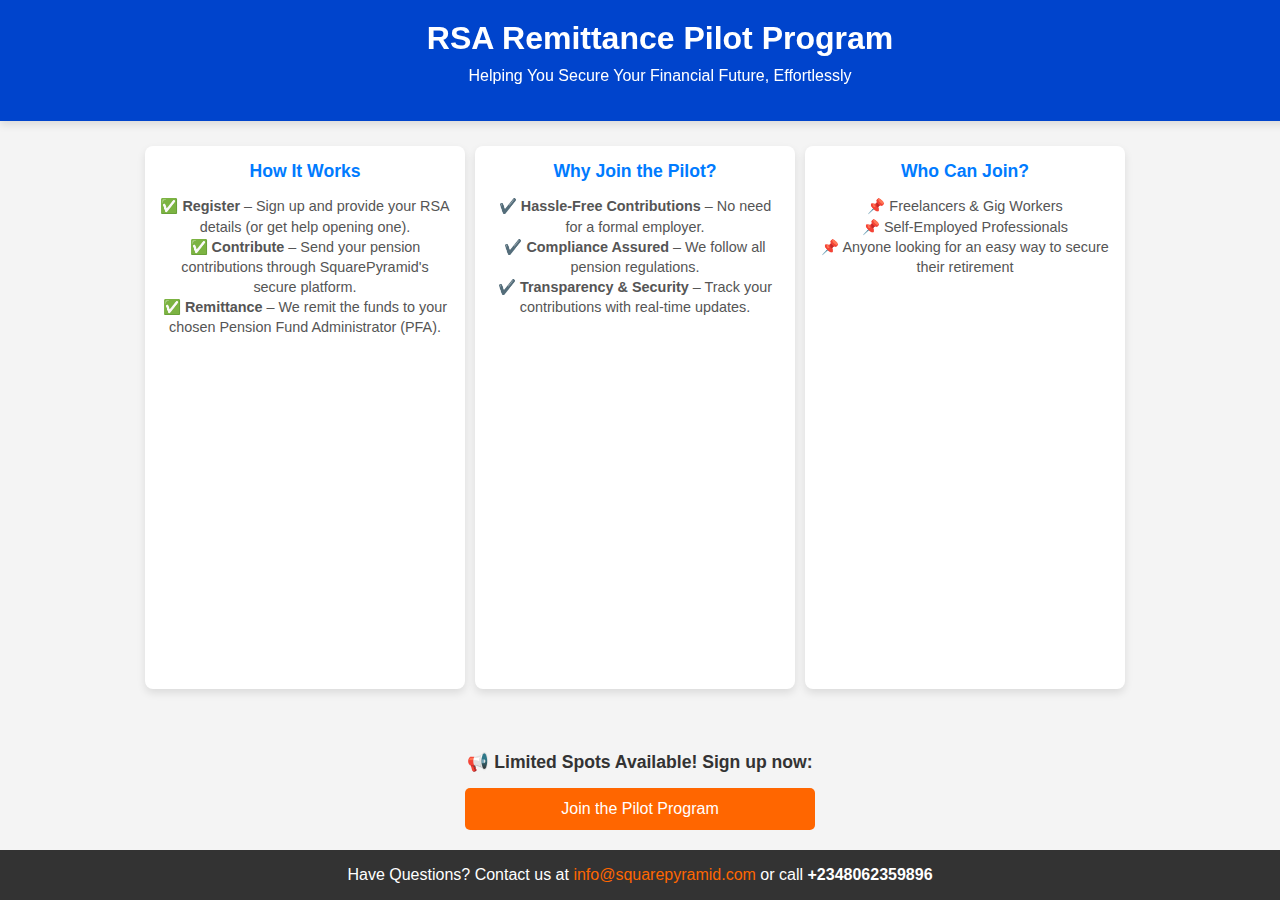
==== commit 278ac10f: "Update index.html" ====
--- a/index.html
+++ b/index.html
@@ -189,7 +189,7 @@
         <div class="content-box">
             <h3>How It Works</h3>
             <p>✅ <strong>Register</strong> – Sign up and provide your RSA details (or get help opening one).<br>
-               ✅ <strong>Contribute</strong> – Send your pension contributions to SquarePyramid's secure account.<br>
+               ✅ <strong>Contribute</strong> – Send your pension contributions through SquarePyramid's secure platform.<br>
                ✅ <strong>Remittance</strong> – We remit the funds to your chosen Pension Fund Administrator (PFA).</p>
         </div>
 
